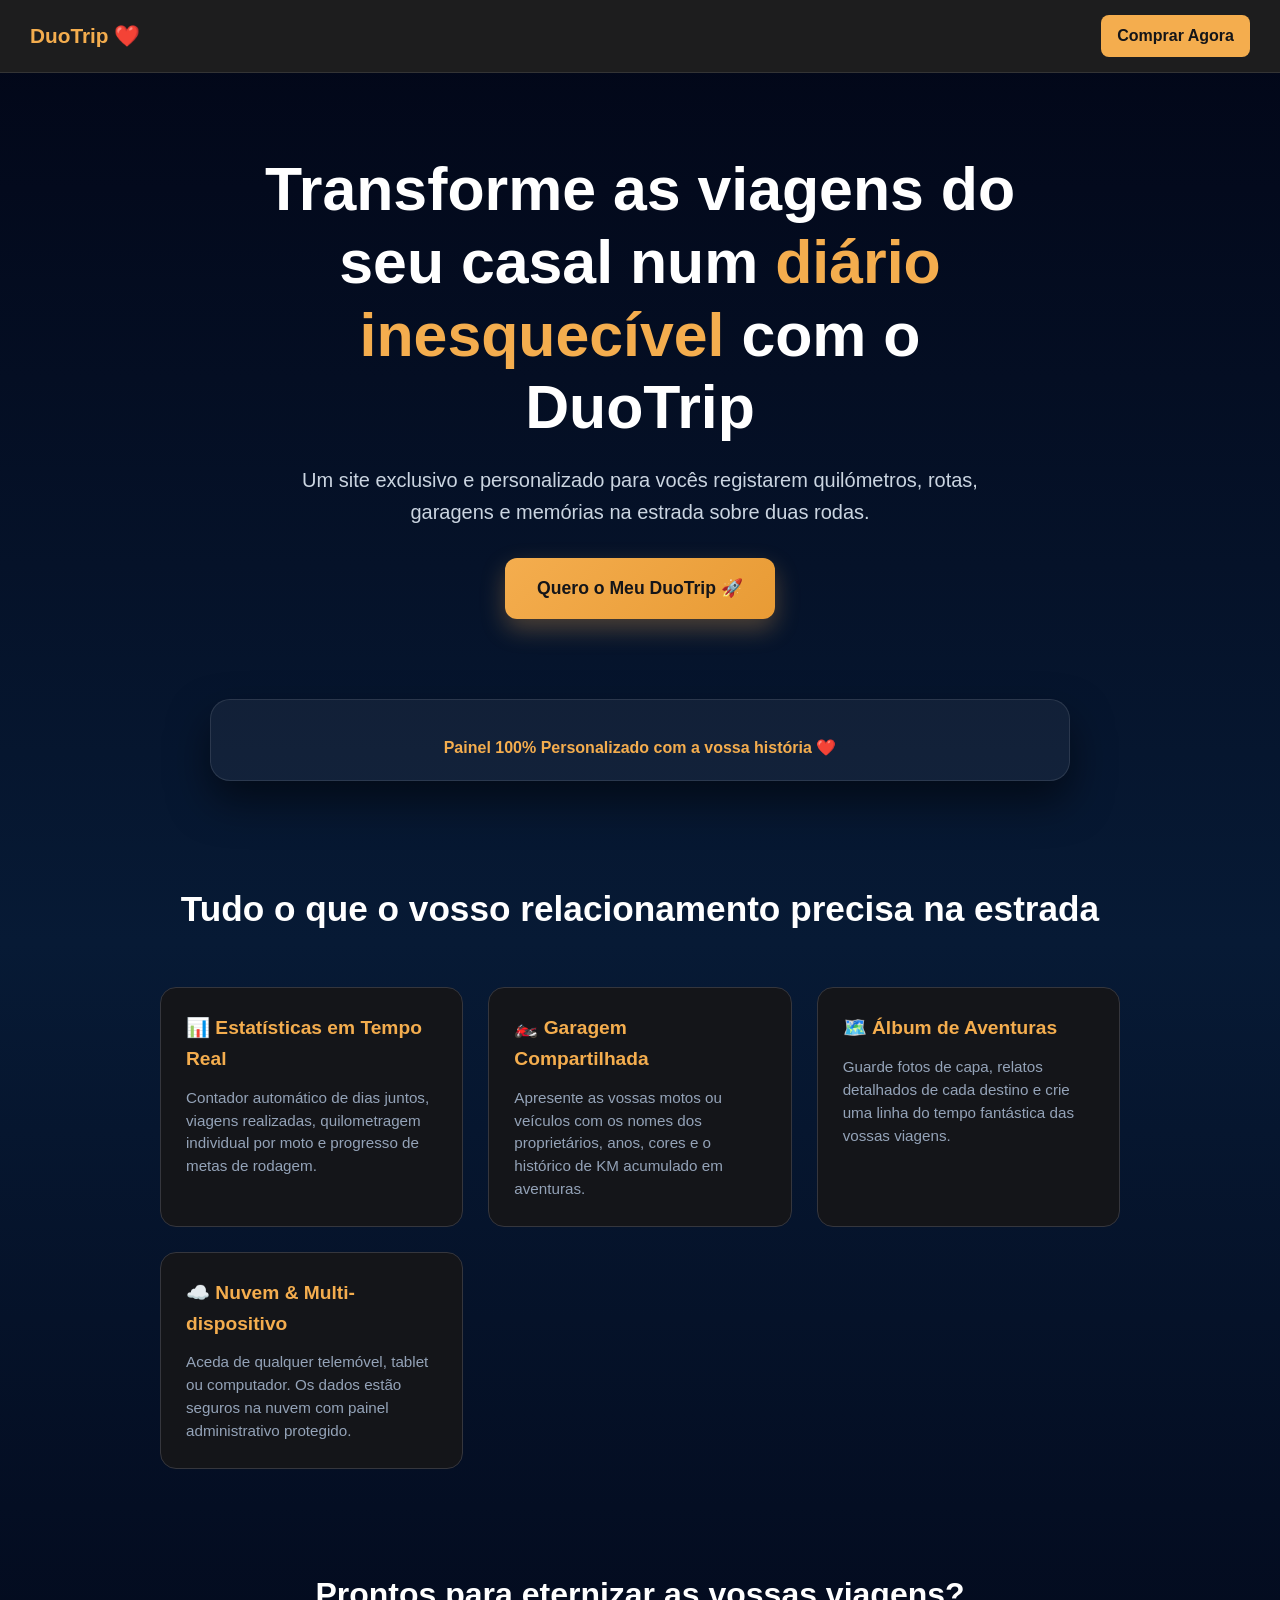
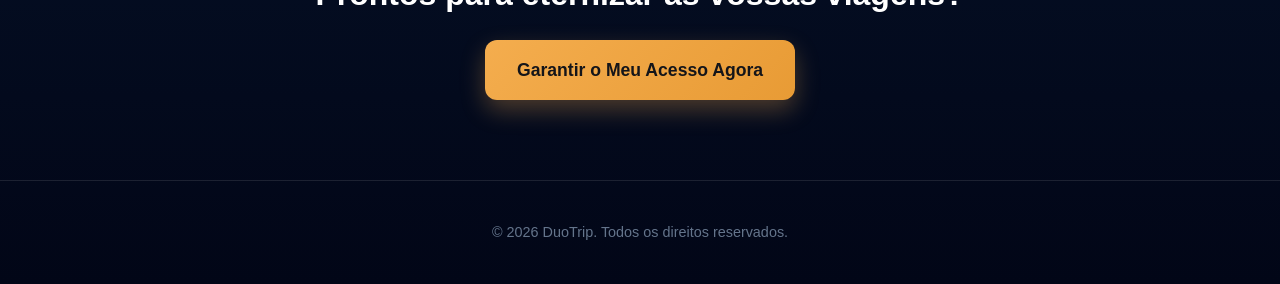
==== Index.html @ a637605c "update Index.html" ====
<!DOCTYPE html>
<html lang="pt-BR">

<head>
    <meta charset="UTF-8">
    <meta name="viewport" content="width=device-width, initial-scale=1.0">
    <title>DuoTrip - O Diário de Viagens do Seu Casal ❤️</title>
    
    <style>
        * {
            margin: 0;
            padding: 0;
            box-sizing: border-box;
        }

        body {
            background: linear-gradient(180deg, #020617 0%, #071a35 50%, #020617 100%);
            color: white;
            font-family: Arial, sans-serif;
            min-height: 100vh;
            line-height: 1.6;
        }

        /* MENU DE NAVEGAÇÃO DA LANDING PAGE */
        .menu {
            background: rgba(31, 31, 31, 0.95);
            backdrop-filter: blur(10px);
            padding: 15px 30px;
            display: flex;
            justify-content: space-between;
            align-items: center;
            position: sticky;
            top: 0;
            z-index: 1000;
            border-bottom: 1px solid rgba(255, 255, 255, 0.1);
        }

        .menu-logo {
            font-weight: bold;
            color: #f4ad4e;
            font-size: 1.3rem;
        }

        .btn-cta-menu {
            background: #f4ad4e;
            color: #141519;
            padding: 8px 16px;
            border-radius: 8px;
            font-weight: bold;
            text-decoration: none;
            transition: background 0.2s;
        }

        .btn-cta-menu:hover {
            background: #e89b35;
        }

        /* HERO / APRESENTAÇÃO PRINCIPAL */
        .hero {
            padding: 80px 20px;
            text-align: center;
            max-width: 800px;
            margin: 0 auto;
        }

        .hero h1 {
            font-size: clamp(2.2rem, 5vw, 3.8rem);
            color: #fff;
            margin-bottom: 20px;
            line-height: 1.2;
        }

        .hero h1 span {
            color: #f4ad4e;
        }

        .hero p {
            font-size: clamp(1rem, 2.5vw, 1.25rem);
            color: #cbd5e1;
            margin-bottom: 30px;
        }

        .btn-principal {
            display: inline-block;
            background: linear-gradient(135deg, #f4ad4e, #e89b35);
            color: #141519;
            font-weight: bold;
            padding: 16px 32px;
            border-radius: 12px;
            font-size: 1.1rem;
            text-decoration: none;
            box-shadow: 0 10px 25px rgba(244, 173, 78, 0.3);
            transition: transform 0.2s, box-shadow 0.2s;
        }

        .btn-principal:hover {
            transform: translateY(-2px);
            box-shadow: 0 15px 30px rgba(244, 173, 78, 0.4);
        }

        /* MOCKUP / PREVIEW DO APP */
        .preview-container {
            max-width: 900px;
            margin: 0 auto 60px;
            padding: 0 20px;
            text-align: center;
        }

        .preview-box {
            background: rgba(255, 255, 255, 0.05);
            border: 1px solid rgba(255, 255, 255, 0.1);
            border-radius: 20px;
            padding: 20px;
            box-shadow: 0 20px 40px rgba(0,0,0,0.5);
        }

        .preview-box img {
            width: 100%;
            border-radius: 12px;
            display: block;
        }

        /* SEÇÃO DE BENEFÍCIOS / RECURSOS */
        .recursos {
            max-width: 1000px;
            margin: 0 auto;
            padding: 40px 20px 80px;
        }

        .recursos h2 {
            text-align: center;
            font-size: 2.2rem;
            margin-bottom: 50px;
            color: #fff;
        }

        .grid-recursos {
            display: grid;
            grid-template-columns: repeat(auto-fit, minmax(280px, 1fr));
            gap: 25px;
        }

        .card-recurso {
            background: #141519;
            border: 1px solid #35363d;
            border-radius: 16px;
            padding: 25px;
            text-align: left;
        }

        .card-recurso h3 {
            color: #f4ad4e;
            font-size: 1.2rem;
            margin-bottom: 12px;
        }

        .card-recurso p {
            color: #94a3b8;
            font-size: 0.95rem;
            line-height: 1.5;
        }

        /* RODAPÉ */
        footer {
            text-align: center;
            padding: 40px 20px;
            border-top: 1px solid rgba(255, 255, 255, 0.1);
            color: #64748b;
            font-size: 0.9rem;
        }
    </style>
</head>

<body>

    <!-- MENU DA LANDING PAGE -->
    <nav class="menu">
        <div class="menu-logo">DuoTrip ❤️</div>
        <!-- Altera o link abaixo para o teu link de checkout da Kiwify/Hotmart -->
        <a href="https://pay.kiwify.com.br/SEU-LINK-DE-PAGAMENTO" class="btn-cta-menu">Comprar Agora</a>
    </nav>

    <!-- HERO SECTION -->
    <header class="hero">
        <h1>Transforme as viagens do seu casal num <span>diário inesquecível</span> com o DuoTrip</h1>
        <p>Um site exclusivo e personalizado para vocês registarem quilómetros, rotas, garagens e memórias na estrada sobre duas rodas.</p>
        <a href="https://pay.kiwify.com.br/SEU-LINK-DE-PAGAMENTO" class="btn-principal">Quero o Meu DuoTrip 🚀</a>
    </header>

    <!-- PREVIEW / IMAGEM ILUSTRATIVA -->
    <div class="preview-container">
        <div class="preview-box">
            <img src="Capacete.jpg" alt="Pré-visualização do DuoTrip" onerror="this.style.display='none'">
            <p style="margin-top: 15px; color: #f4ad4e; font-weight: bold;">Painel 100% Personalizado com a vossa história ❤️</p>
        </div>
    </div>

    <!-- RECURSOS DO PRODUTO -->
    <section class="recursos">
        <h2>Tudo o que o vosso relacionamento precisa na estrada</h2>
        <div class="grid-recursos">
            <div class="card-recurso">
                <h3>📊 Estatísticas em Tempo Real</h3>
                <p>Contador automático de dias juntos, viagens realizadas, quilometragem individual por moto e progresso de metas de rodagem.</p>
            </div>
            <div class="card-recurso">
                <h3>🏍️ Garagem Compartilhada</h3>
                <p>Apresente as vossas motos ou veículos com os nomes dos proprietários, anos, cores e o histórico de KM acumulado em aventuras.</p>
            </div>
            <div class="card-recurso">
                <h3>🗺️ Álbum de Aventuras</h3>
                <p>Guarde fotos de capa, relatos detalhados de cada destino e crie uma linha do tempo fantástica das vossas viagens.</p>
            </div>
            <div class="card-recurso">
                <h3>☁️ Nuvem & Multi-dispositivo</h3>
                <p>Aceda de qualquer telemóvel, tablet ou computador. Os dados estão seguros na nuvem com painel administrativo protegido.</p>
            </div>
        </div>
    </section>

    <!-- CHAMADA FINAL -->
    <div style="text-align: center; padding: 20px 20px 80px;">
        <h2 style="font-size: 2rem; margin-bottom: 20px;">Prontos para eternizar as vossas viagens?</h2>
        <a href="https://pay.kiwify.com.br/SEU-LINK-DE-PAGAMENTO" class="btn-principal">Garantir o Meu Acesso Agora</a>
    </div>

    <!-- RODAPÉ -->
    <footer>
        <p>&copy; 2026 DuoTrip. Todos os direitos reservados.</p>
    </footer>

</body>

</html>
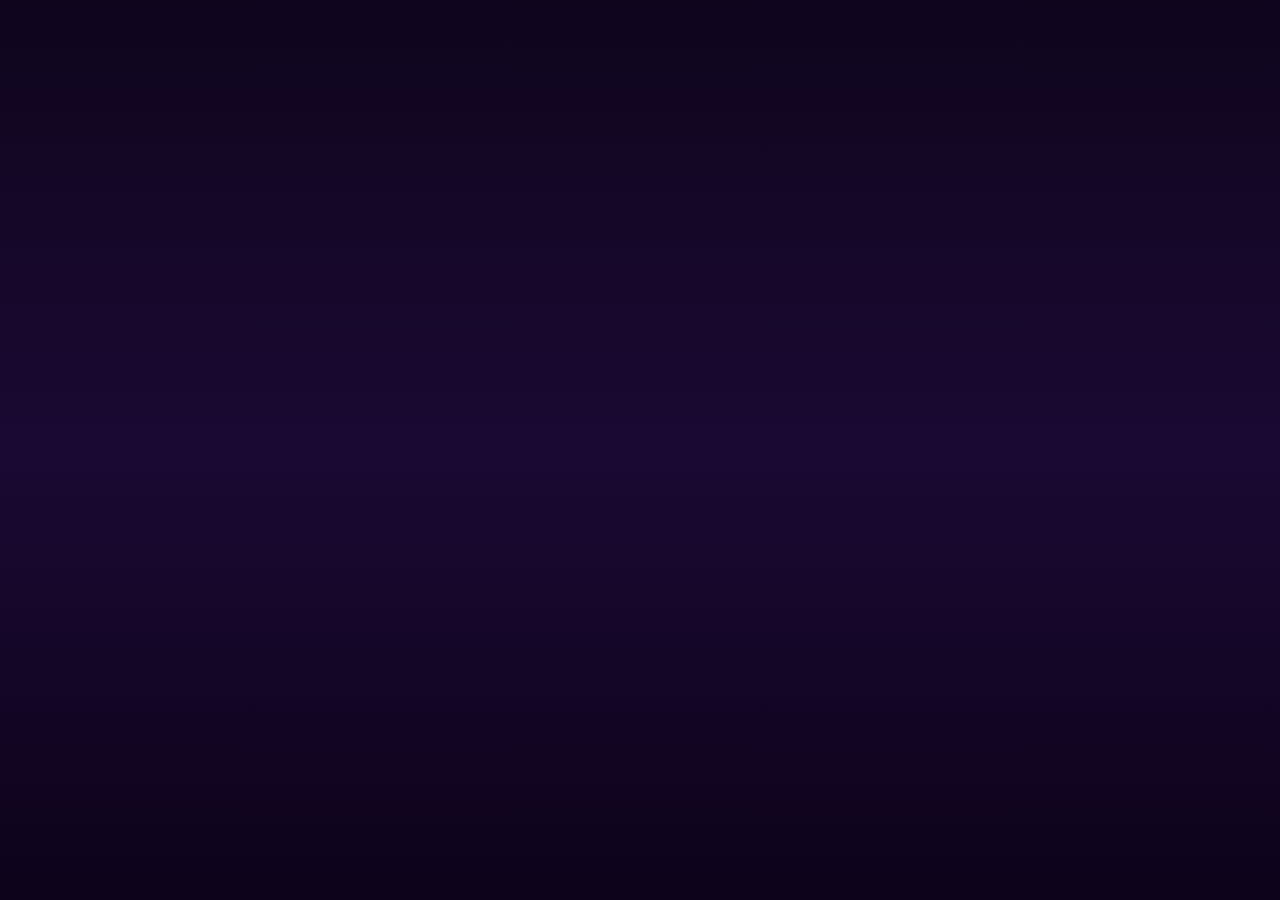
==== commit 0fa1c337: "update Index.html" ====
--- a/Index.html
+++ b/Index.html
@@ -4,7 +4,7 @@
 <head>
     <meta charset="UTF-8">
     <meta name="viewport" content="width=device-width, initial-scale=1.0">
-    <title>DuoTrip - O Diário de Viagens do Seu Casal ❤️</title>
+    <title>DuoTrip - O Diário de Viagens do Seu Amor ❤️</title>
     
     <style>
         * {
@@ -14,8 +14,8 @@
         }
 
         body {
-            background: linear-gradient(180deg, #020617 0%, #071a35 50%, #020617 100%);
-            color: white;
+            background: linear-gradient(180deg, #0f051d 0%, #1a0933 50%, #0d031a 100%);
+            color: #f8fafc;
             font-family: Arial, sans-serif;
             min-height: 100vh;
             line-height: 1.6;
@@ -23,212 +23,98 @@
 
         /* MENU DE NAVEGAÇÃO DA LANDING PAGE */
         .menu {
-            background: rgba(31, 31, 31, 0.95);
-            backdrop-filter: blur(10px);
-            padding: 15px 30px;
+            background: rgba(20, 10, 35, 0.85);
+            backdrop-filter: blur(12px);
+            padding: 16px 30px;
             display: flex;
             justify-content: space-between;
             align-items: center;
             position: sticky;
             top: 0;
             z-index: 1000;
-            border-bottom: 1px solid rgba(255, 255, 255, 0.1);
+            border-bottom: 1px solid rgba(244, 114, 182, 0.15);
         }
 
         .menu-logo {
             font-weight: bold;
-            color: #f4ad4e;
-            font-size: 1.3rem;
+            color: #ff4d8d;
+            font-size: 1.35rem;
+            letter-spacing: 0.5px;
+            display: flex;
+            align-items: center;
+            gap: 6px;
         }
 
         .btn-cta-menu {
-            background: #f4ad4e;
-            color: #141519;
-            padding: 8px 16px;
-            border-radius: 8px;
+            background: linear-gradient(135deg, #ff4d8d, #e11d48);
+            color: white;
+            padding: 9px 20px;
+            border-radius: 20px;
             font-weight: bold;
             text-decoration: none;
-            transition: background 0.2s;
+            box-shadow: 0 4px 15px rgba(255, 77, 141, 0.3);
+            transition: all 0.2s;
         }
 
         .btn-cta-menu:hover {
-            background: #e89b35;
+            transform: scale(1.03);
+            box-shadow: 0 6px 20px rgba(255, 77, 141, 0.45);
         }
 
         /* HERO / APRESENTAÇÃO PRINCIPAL */
         .hero {
-            padding: 80px 20px;
+            padding: 90px 20px 60px;
             text-align: center;
-            max-width: 800px;
+            max-width: 850px;
             margin: 0 auto;
         }
 
+        .tag-romantica {
+            display: inline-block;
+            background: rgba(255, 77, 141, 0.12);
+            border: 1px solid rgba(255, 77, 141, 0.3);
+            color: #ff75a0;
+            padding: 6px 18px;
+            border-radius: 30px;
+            font-size: 0.88rem;
+            font-weight: bold;
+            margin-bottom: 20px;
+        }
+
         .hero h1 {
-            font-size: clamp(2.2rem, 5vw, 3.8rem);
-            color: #fff;
-            margin-bottom: 20px;
+            font-size: clamp(2.3rem, 5vw, 4rem);
+            color: #ffffff;
+            margin-bottom: 22px;
             line-height: 1.2;
+            font-weight: 800;
         }
 
         .hero h1 span {
-            color: #f4ad4e;
+            background: linear-gradient(135deg, #ff75a0, #ff2e63);
+            -webkit-background-clip: text;
+            -webkit-text-fill-color: transparent;
         }
 
         .hero p {
-            font-size: clamp(1rem, 2.5vw, 1.25rem);
+            font-size: clamp(1.05rem, 2.5vw, 1.3rem);
             color: #cbd5e1;
-            margin-bottom: 30px;
+            margin-bottom: 35px;
+            font-weight: 300;
         }
 
         .btn-principal {
             display: inline-block;
-            background: linear-gradient(135deg, #f4ad4e, #e89b35);
-            color: #141519;
+            background: linear-gradient(135deg, #ff4d8d 0%, #ff2e63 100%);
+            color: #ffffff;
             font-weight: bold;
-            padding: 16px 32px;
-            border-radius: 12px;
-            font-size: 1.1rem;
+            padding: 18px 38px;
+            border-radius: 30px;
+            font-size: 1.15rem;
             text-decoration: none;
-            box-shadow: 0 10px 25px rgba(244, 173, 78, 0.3);
+            box-shadow: 0 12px 30px rgba(255, 46, 99, 0.35);
             transition: transform 0.2s, box-shadow 0.2s;
         }
 
         .btn-principal:hover {
-            transform: translateY(-2px);
-            box-shadow: 0 15px 30px rgba(244, 173, 78, 0.4);
-        }
-
-        /* MOCKUP / PREVIEW DO APP */
-        .preview-container {
-            max-width: 900px;
-            margin: 0 auto 60px;
-            padding: 0 20px;
-            text-align: center;
-        }
-
-        .preview-box {
-            background: rgba(255, 255, 255, 0.05);
-            border: 1px solid rgba(255, 255, 255, 0.1);
-            border-radius: 20px;
-            padding: 20px;
-            box-shadow: 0 20px 40px rgba(0,0,0,0.5);
-        }
-
-        .preview-box img {
-            width: 100%;
-            border-radius: 12px;
-            display: block;
-        }
-
-        /* SEÇÃO DE BENEFÍCIOS / RECURSOS */
-        .recursos {
-            max-width: 1000px;
-            margin: 0 auto;
-            padding: 40px 20px 80px;
-        }
-
-        .recursos h2 {
-            text-align: center;
-            font-size: 2.2rem;
-            margin-bottom: 50px;
-            color: #fff;
-        }
-
-        .grid-recursos {
-            display: grid;
-            grid-template-columns: repeat(auto-fit, minmax(280px, 1fr));
-            gap: 25px;
-        }
-
-        .card-recurso {
-            background: #141519;
-            border: 1px solid #35363d;
-            border-radius: 16px;
-            padding: 25px;
-            text-align: left;
-        }
-
-        .card-recurso h3 {
-            color: #f4ad4e;
-            font-size: 1.2rem;
-            margin-bottom: 12px;
-        }
-
-        .card-recurso p {
-            color: #94a3b8;
-            font-size: 0.95rem;
-            line-height: 1.5;
-        }
-
-        /* RODAPÉ */
-        footer {
-            text-align: center;
-            padding: 40px 20px;
-            border-top: 1px solid rgba(255, 255, 255, 0.1);
-            color: #64748b;
-            font-size: 0.9rem;
-        }
-    </style>
-</head>
-
-<body>
-
-    <!-- MENU DA LANDING PAGE -->
-    <nav class="menu">
-        <div class="menu-logo">DuoTrip ❤️</div>
-        <!-- Altera o link abaixo para o teu link de checkout da Kiwify/Hotmart -->
-        <a href="https://pay.kiwify.com.br/SEU-LINK-DE-PAGAMENTO" class="btn-cta-menu">Comprar Agora</a>
-    </nav>
-
-    <!-- HERO SECTION -->
-    <header class="hero">
-        <h1>Transforme as viagens do seu casal num <span>diário inesquecível</span> com o DuoTrip</h1>
-        <p>Um site exclusivo e personalizado para vocês registarem quilómetros, rotas, garagens e memórias na estrada sobre duas rodas.</p>
-        <a href="https://pay.kiwify.com.br/SEU-LINK-DE-PAGAMENTO" class="btn-principal">Quero o Meu DuoTrip 🚀</a>
-    </header>
-
-    <!-- PREVIEW / IMAGEM ILUSTRATIVA -->
-    <div class="preview-container">
-        <div class="preview-box">
-            <img src="Capacete.jpg" alt="Pré-visualização do DuoTrip" onerror="this.style.display='none'">
-            <p style="margin-top: 15px; color: #f4ad4e; font-weight: bold;">Painel 100% Personalizado com a vossa história ❤️</p>
-        </div>
-    </div>
-
-    <!-- RECURSOS DO PRODUTO -->
-    <section class="recursos">
-        <h2>Tudo o que o vosso relacionamento precisa na estrada</h2>
-        <div class="grid-recursos">
-            <div class="card-recurso">
-                <h3>📊 Estatísticas em Tempo Real</h3>
-                <p>Contador automático de dias juntos, viagens realizadas, quilometragem individual por moto e progresso de metas de rodagem.</p>
-            </div>
-            <div class="card-recurso">
-                <h3>🏍️ Garagem Compartilhada</h3>
-                <p>Apresente as vossas motos ou veículos com os nomes dos proprietários, anos, cores e o histórico de KM acumulado em aventuras.</p>
-            </div>
-            <div class="card-recurso">
-                <h3>🗺️ Álbum de Aventuras</h3>
-                <p>Guarde fotos de capa, relatos detalhados de cada destino e crie uma linha do tempo fantástica das vossas viagens.</p>
-            </div>
-            <div class="card-recurso">
-                <h3>☁️ Nuvem & Multi-dispositivo</h3>
-                <p>Aceda de qualquer telemóvel, tablet ou computador. Os dados estão seguros na nuvem com painel administrativo protegido.</p>
-            </div>
-        </div>
-    </section>
-
-    <!-- CHAMADA FINAL -->
-    <div style="text-align: center; padding: 20px 20px 80px;">
-        <h2 style="font-size: 2rem; margin-bottom: 20px;">Prontos para eternizar as vossas viagens?</h2>
-        <a href="https://pay.kiwify.com.br/SEU-LINK-DE-PAGAMENTO" class="btn-principal">Garantir o Meu Acesso Agora</a>
-    </div>
-
-    <!-- RODAPÉ -->
-    <footer>
-        <p>&copy; 2026 DuoTrip. Todos os direitos reservados.</p>
-    </footer>
-
-</body>
-
-</html>+            transform: translateY(-3px);
+            box-shadow:
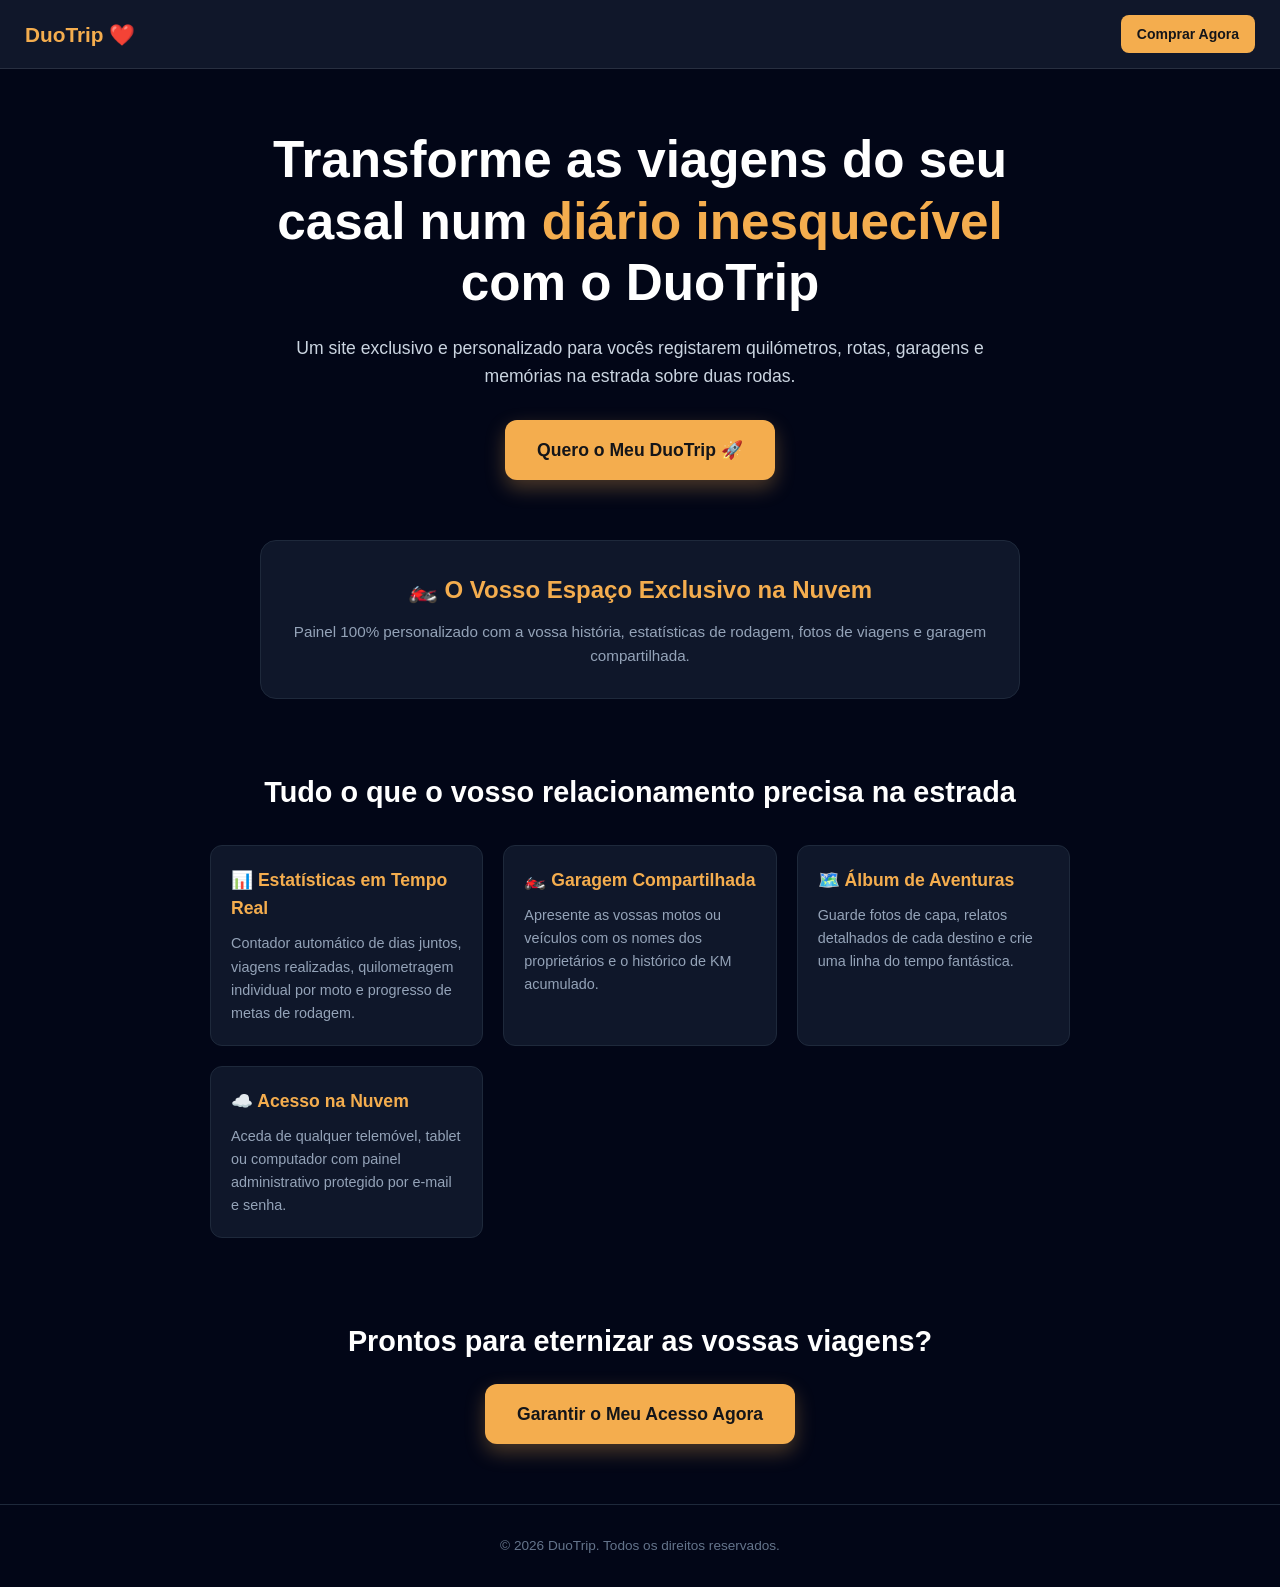
==== commit 7bdf72c1: "update Index.html" ====
--- a/Index.html
+++ b/Index.html
@@ -4,7 +4,7 @@
 <head>
     <meta charset="UTF-8">
     <meta name="viewport" content="width=device-width, initial-scale=1.0">
-    <title>DuoTrip - O Diário de Viagens do Seu Amor ❤️</title>
+    <title>DuoTrip - O Diário de Viagens do Seu Casal ❤️</title>
     
     <style>
         * {
@@ -14,107 +14,210 @@
         }
 
         body {
-            background: linear-gradient(180deg, #0f051d 0%, #1a0933 50%, #0d031a 100%);
-            color: #f8fafc;
+            background: #020617;
+            color: #ffffff;
             font-family: Arial, sans-serif;
             min-height: 100vh;
             line-height: 1.6;
         }
 
-        /* MENU DE NAVEGAÇÃO DA LANDING PAGE */
+        /* MENU DE NAVEGAÇÃO */
         .menu {
-            background: rgba(20, 10, 35, 0.85);
-            backdrop-filter: blur(12px);
-            padding: 16px 30px;
+            background: #10172a;
+            padding: 15px 25px;
             display: flex;
             justify-content: space-between;
             align-items: center;
             position: sticky;
             top: 0;
             z-index: 1000;
-            border-bottom: 1px solid rgba(244, 114, 182, 0.15);
+            border-bottom: 1px solid rgba(255, 255, 255, 0.1);
         }
 
         .menu-logo {
             font-weight: bold;
-            color: #ff4d8d;
-            font-size: 1.35rem;
-            letter-spacing: 0.5px;
-            display: flex;
-            align-items: center;
-            gap: 6px;
+            color: #f4ad4e;
+            font-size: 1.3rem;
         }
 
         .btn-cta-menu {
-            background: linear-gradient(135deg, #ff4d8d, #e11d48);
-            color: white;
-            padding: 9px 20px;
-            border-radius: 20px;
+            background: #f4ad4e;
+            color: #141519;
+            padding: 8px 16px;
+            border-radius: 8px;
             font-weight: bold;
             text-decoration: none;
-            box-shadow: 0 4px 15px rgba(255, 77, 141, 0.3);
-            transition: all 0.2s;
-        }
-
-        .btn-cta-menu:hover {
-            transform: scale(1.03);
-            box-shadow: 0 6px 20px rgba(255, 77, 141, 0.45);
-        }
-
-        /* HERO / APRESENTAÇÃO PRINCIPAL */
+            font-size: 14px;
+        }
+
+        /* HERO / APRESENTAÇÃO */
         .hero {
-            padding: 90px 20px 60px;
-            text-align: center;
-            max-width: 850px;
+            padding: 60px 20px;
+            text-align: center;
+            max-width: 800px;
             margin: 0 auto;
         }
 
-        .tag-romantica {
-            display: inline-block;
-            background: rgba(255, 77, 141, 0.12);
-            border: 1px solid rgba(255, 77, 141, 0.3);
-            color: #ff75a0;
-            padding: 6px 18px;
-            border-radius: 30px;
-            font-size: 0.88rem;
-            font-weight: bold;
+        .hero h1 {
+            font-size: clamp(2rem, 5vw, 3.2rem);
+            color: #ffffff;
             margin-bottom: 20px;
-        }
-
-        .hero h1 {
-            font-size: clamp(2.3rem, 5vw, 4rem);
-            color: #ffffff;
-            margin-bottom: 22px;
             line-height: 1.2;
-            font-weight: 800;
         }
 
         .hero h1 span {
-            background: linear-gradient(135deg, #ff75a0, #ff2e63);
-            -webkit-background-clip: text;
-            -webkit-text-fill-color: transparent;
+            color: #f4ad4e;
         }
 
         .hero p {
-            font-size: clamp(1.05rem, 2.5vw, 1.3rem);
+            font-size: 1.1rem;
             color: #cbd5e1;
-            margin-bottom: 35px;
-            font-weight: 300;
+            margin-bottom: 30px;
         }
 
         .btn-principal {
             display: inline-block;
-            background: linear-gradient(135deg, #ff4d8d 0%, #ff2e63 100%);
+            background: #f4ad4e;
+            color: #141519;
+            font-weight: bold;
+            padding: 16px 32px;
+            border-radius: 12px;
+            font-size: 1.1rem;
+            text-decoration: none;
+            box-shadow: 0 8px 20px rgba(244, 173, 78, 0.3);
+        }
+
+        /* CARD DE DEMONSTRAÇÃO DO PAINEL */
+        .preview-container {
+            max-width: 800px;
+            margin: 0 auto 50px;
+            padding: 0 20px;
+        }
+
+        .preview-box {
+            background: #0f172a;
+            border: 1px solid #1e293b;
+            border-radius: 16px;
+            padding: 30px 20px;
+            text-align: center;
+        }
+
+        .preview-box h2 {
+            color: #f4ad4e;
+            margin-bottom: 10px;
+            font-size: 1.5rem;
+        }
+
+        .preview-box p {
+            color: #94a3b8;
+            font-size: 0.95rem;
+        }
+
+        /* RECURSOS */
+        .recursos {
+            max-width: 900px;
+            margin: 0 auto;
+            padding: 20px 20px 60px;
+        }
+
+        .recursos h2 {
+            text-align: center;
+            font-size: 1.8rem;
+            margin-bottom: 30px;
             color: #ffffff;
-            font-weight: bold;
-            padding: 18px 38px;
-            border-radius: 30px;
-            font-size: 1.15rem;
-            text-decoration: none;
-            box-shadow: 0 12px 30px rgba(255, 46, 99, 0.35);
-            transition: transform 0.2s, box-shadow 0.2s;
-        }
-
-        .btn-principal:hover {
-            transform: translateY(-3px);
-            box-shadow:+        }
+
+        .grid-recursos {
+            display: grid;
+            grid-template-columns: repeat(auto-fit, minmax(250px, 1fr));
+            gap: 20px;
+        }
+
+        .card-recurso {
+            background: #0f172a;
+            border: 1px solid #1e293b;
+            border-radius: 12px;
+            padding: 20px;
+        }
+
+        .card-recurso h3 {
+            color: #f4ad4e;
+            font-size: 1.1rem;
+            margin-bottom: 10px;
+        }
+
+        .card-recurso p {
+            color: #94a3b8;
+            font-size: 0.9rem;
+        }
+
+        footer {
+            text-align: center;
+            padding: 30px 20px;
+            border-top: 1px solid #1e293b;
+            color: #64748b;
+            font-size: 0.85rem;
+        }
+    </style>
+</head>
+
+<body>
+
+    <!-- MENU -->
+    <nav class="menu">
+        <div class="menu-logo">DuoTrip ❤️</div>
+        <a href="https://pay.kiwify.com.br/SEU-LINK" class="btn-cta-menu">Comprar Agora</a>
+    </nav>
+
+    <!-- HERO -->
+    <header class="hero">
+        <h1>Transforme as viagens do seu casal num <span>diário inesquecível</span> com o DuoTrip</h1>
+        <p>Um site exclusivo e personalizado para vocês registarem quilómetros, rotas, garagens e memórias na estrada sobre duas rodas.</p>
+        <a href="https://pay.kiwify.com.br/SEU-LINK" class="btn-principal">Quero o Meu DuoTrip 🚀</a>
+    </header>
+
+    <!-- DEMONSTRAÇÃO -->
+    <div class="preview-container">
+        <div class="preview-box">
+            <h2>🏍️ O Vosso Espaço Exclusivo na Nuvem</h2>
+            <p>Painel 100% personalizado com a vossa história, estatísticas de rodagem, fotos de viagens e garagem compartilhada.</p>
+        </div>
+    </div>
+
+    <!-- RECURSOS -->
+    <section class="recursos">
+        <h2>Tudo o que o vosso relacionamento precisa na estrada</h2>
+        <div class="grid-recursos">
+            <div class="card-recurso">
+                <h3>📊 Estatísticas em Tempo Real</h3>
+                <p>Contador automático de dias juntos, viagens realizadas, quilometragem individual por moto e progresso de metas de rodagem.</p>
+            </div>
+            <div class="card-recurso">
+                <h3>🏍️ Garagem Compartilhada</h3>
+                <p>Apresente as vossas motos ou veículos com os nomes dos proprietários e o histórico de KM acumulado.</p>
+            </div>
+            <div class="card-recurso">
+                <h3>🗺️ Álbum de Aventuras</h3>
+                <p>Guarde fotos de capa, relatos detalhados de cada destino e crie uma linha do tempo fantástica.</p>
+            </div>
+            <div class="card-recurso">
+                <h3>☁️ Acesso na Nuvem</h3>
+                <p>Aceda de qualquer telemóvel, tablet ou computador com painel administrativo protegido por e-mail e senha.</p>
+            </div>
+        </div>
+    </section>
+
+    <!-- CHAMADA FINAL -->
+    <div style="text-align: center; padding: 20px 20px 60px;">
+        <h2 style="font-size: 1.8rem; margin-bottom: 20px;">Prontos para eternizar as vossas viagens?</h2>
+        <a href="https://pay.kiwify.com.br/SEU-LINK" class="btn-principal">Garantir o Meu Acesso Agora</a>
+    </div>
+
+    <!-- RODAPÉ -->
+    <footer>
+        <p>&copy; 2026 DuoTrip. Todos os direitos reservados.</p>
+    </footer>
+
+</body>
+
+</html>
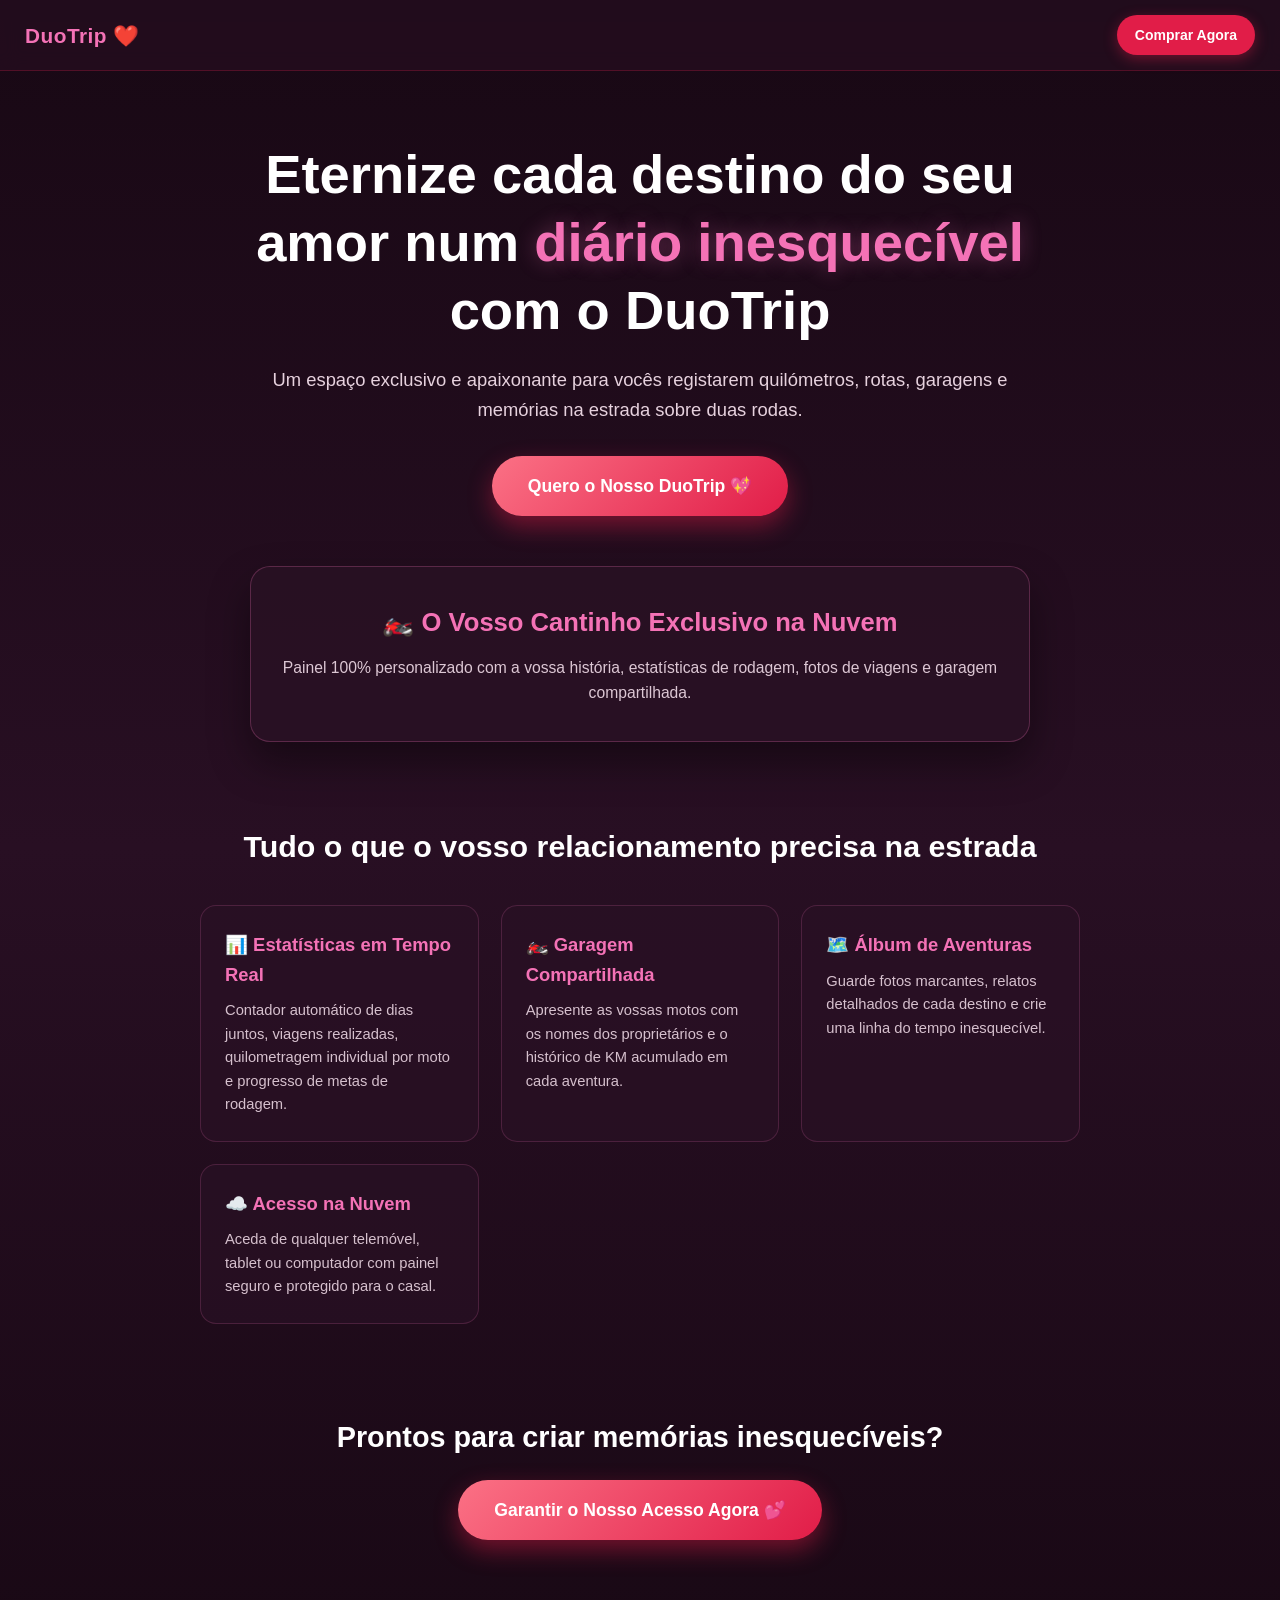
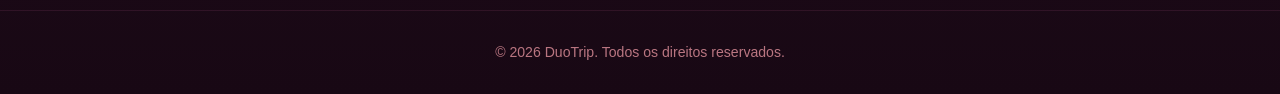
==== commit 5df1be5e: "update Index.html" ====
--- a/Index.html
+++ b/Index.html
@@ -14,7 +14,7 @@
         }
 
         body {
-            background: #020617;
+            background: linear-gradient(180deg, #180814 0%, #280f23 50%, #180814 100%);
             color: #ffffff;
             font-family: Arial, sans-serif;
             min-height: 100vh;
@@ -23,7 +23,8 @@
 
         /* MENU DE NAVEGAÇÃO */
         .menu {
-            background: #10172a;
+            background: rgba(35, 14, 30, 0.92);
+            backdrop-filter: blur(10px);
             padding: 15px 25px;
             display: flex;
             justify-content: space-between;
@@ -31,132 +32,157 @@
             position: sticky;
             top: 0;
             z-index: 1000;
-            border-bottom: 1px solid rgba(255, 255, 255, 0.1);
+            border-bottom: 1px solid rgba(225, 29, 72, 0.25);
         }
 
         .menu-logo {
             font-weight: bold;
-            color: #f4ad4e;
+            color: #f472b6;
             font-size: 1.3rem;
+            letter-spacing: 0.5px;
         }
 
         .btn-cta-menu {
-            background: #f4ad4e;
-            color: #141519;
-            padding: 8px 16px;
-            border-radius: 8px;
+            background: #e11d48;
+            color: #ffffff;
+            padding: 9px 18px;
+            border-radius: 20px;
             font-weight: bold;
             text-decoration: none;
             font-size: 14px;
+            transition: background 0.3s ease, transform 0.2s ease;
+            box-shadow: 0 4px 14px rgba(225, 29, 72, 0.4);
+        }
+
+        .btn-cta-menu:hover {
+            background: #be123c;
+            transform: translateY(-1px);
         }
 
         /* HERO / APRESENTAÇÃO */
         .hero {
-            padding: 60px 20px;
-            text-align: center;
-            max-width: 800px;
+            padding: 70px 20px 50px;
+            text-align: center;
+            max-width: 820px;
             margin: 0 auto;
         }
 
         .hero h1 {
-            font-size: clamp(2rem, 5vw, 3.2rem);
+            font-size: clamp(2rem, 5vw, 3.4rem);
             color: #ffffff;
             margin-bottom: 20px;
-            line-height: 1.2;
+            line-height: 1.25;
         }
 
         .hero h1 span {
-            color: #f4ad4e;
+            color: #f472b6;
+            text-shadow: 0 0 20px rgba(244, 114, 182, 0.35);
         }
 
         .hero p {
-            font-size: 1.1rem;
-            color: #cbd5e1;
-            margin-bottom: 30px;
+            font-size: 1.15rem;
+            color: #fce7f3;
+            margin-bottom: 32px;
+            opacity: 0.9;
         }
 
         .btn-principal {
             display: inline-block;
-            background: #f4ad4e;
-            color: #141519;
+            background: linear-gradient(135deg, #fb7185 0%, #e11d48 100%);
+            color: #ffffff;
             font-weight: bold;
-            padding: 16px 32px;
-            border-radius: 12px;
+            padding: 16px 36px;
+            border-radius: 30px;
             font-size: 1.1rem;
             text-decoration: none;
-            box-shadow: 0 8px 20px rgba(244, 173, 78, 0.3);
-        }
-
-        /* CARD DE DEMONSTRAÇÃO DO PAINEL */
+            box-shadow: 0 10px 25px rgba(225, 29, 72, 0.45);
+            transition: transform 0.25s ease, box-shadow 0.25s ease;
+        }
+
+        .btn-principal:hover {
+            transform: translateY(-2px);
+            box-shadow: 0 14px 30px rgba(225, 29, 72, 0.6);
+        }
+
+        /* DEMONSTRAÇÃO DO PAINEL */
         .preview-container {
-            max-width: 800px;
-            margin: 0 auto 50px;
+            max-width: 820px;
+            margin: 0 auto 60px;
             padding: 0 20px;
         }
 
         .preview-box {
-            background: #0f172a;
-            border: 1px solid #1e293b;
-            border-radius: 16px;
-            padding: 30px 20px;
-            text-align: center;
+            background: rgba(42, 18, 37, 0.75);
+            border: 1px solid rgba(244, 114, 182, 0.25);
+            border-radius: 20px;
+            padding: 35px 25px;
+            text-align: center;
+            box-shadow: 0 20px 40px rgba(0, 0, 0, 0.4);
         }
 
         .preview-box h2 {
-            color: #f4ad4e;
-            margin-bottom: 10px;
-            font-size: 1.5rem;
+            color: #f472b6;
+            margin-bottom: 12px;
+            font-size: 1.6rem;
         }
 
         .preview-box p {
-            color: #94a3b8;
-            font-size: 0.95rem;
+            color: #fce7f3;
+            font-size: 0.98rem;
+            opacity: 0.85;
         }
 
         /* RECURSOS */
         .recursos {
-            max-width: 900px;
+            max-width: 920px;
             margin: 0 auto;
-            padding: 20px 20px 60px;
+            padding: 20px 20px 70px;
         }
 
         .recursos h2 {
             text-align: center;
-            font-size: 1.8rem;
-            margin-bottom: 30px;
+            font-size: 1.9rem;
+            margin-bottom: 35px;
             color: #ffffff;
         }
 
         .grid-recursos {
             display: grid;
             grid-template-columns: repeat(auto-fit, minmax(250px, 1fr));
-            gap: 20px;
+            gap: 22px;
         }
 
         .card-recurso {
-            background: #0f172a;
-            border: 1px solid #1e293b;
-            border-radius: 12px;
-            padding: 20px;
+            background: rgba(42, 18, 37, 0.65);
+            border: 1px solid rgba(244, 114, 182, 0.18);
+            border-radius: 16px;
+            padding: 24px;
+            transition: border-color 0.3s ease;
+        }
+
+        .card-recurso:hover {
+            border-color: rgba(244, 114, 182, 0.45);
         }
 
         .card-recurso h3 {
-            color: #f4ad4e;
-            font-size: 1.1rem;
+            color: #f472b6;
+            font-size: 1.15rem;
             margin-bottom: 10px;
         }
 
         .card-recurso p {
-            color: #94a3b8;
-            font-size: 0.9rem;
+            color: #fce7f3;
+            font-size: 0.92rem;
+            opacity: 0.82;
         }
 
         footer {
             text-align: center;
             padding: 30px 20px;
-            border-top: 1px solid #1e293b;
-            color: #64748b;
-            font-size: 0.85rem;
+            border-top: 1px solid rgba(244, 114, 182, 0.15);
+            color: #fda4af;
+            font-size: 0.88rem;
+            opacity: 0.7;
         }
     </style>
 </head>
@@ -171,15 +197,15 @@
 
     <!-- HERO -->
     <header class="hero">
-        <h1>Transforme as viagens do seu casal num <span>diário inesquecível</span> com o DuoTrip</h1>
-        <p>Um site exclusivo e personalizado para vocês registarem quilómetros, rotas, garagens e memórias na estrada sobre duas rodas.</p>
-        <a href="https://pay.kiwify.com.br/SEU-LINK" class="btn-principal">Quero o Meu DuoTrip 🚀</a>
+        <h1>Eternize cada destino do seu amor num <span>diário inesquecível</span> com o DuoTrip</h1>
+        <p>Um espaço exclusivo e apaixonante para vocês registarem quilómetros, rotas, garagens e memórias na estrada sobre duas rodas.</p>
+        <a href="https://pay.kiwify.com.br/SEU-LINK" class="btn-principal">Quero o Nosso DuoTrip 💖</a>
     </header>
 
     <!-- DEMONSTRAÇÃO -->
     <div class="preview-container">
         <div class="preview-box">
-            <h2>🏍️ O Vosso Espaço Exclusivo na Nuvem</h2>
+            <h2>🏍️ O Vosso Cantinho Exclusivo na Nuvem</h2>
             <p>Painel 100% personalizado com a vossa história, estatísticas de rodagem, fotos de viagens e garagem compartilhada.</p>
         </div>
     </div>
@@ -194,23 +220,23 @@
             </div>
             <div class="card-recurso">
                 <h3>🏍️ Garagem Compartilhada</h3>
-                <p>Apresente as vossas motos ou veículos com os nomes dos proprietários e o histórico de KM acumulado.</p>
+                <p>Apresente as vossas motos com os nomes dos proprietários e o histórico de KM acumulado em cada aventura.</p>
             </div>
             <div class="card-recurso">
                 <h3>🗺️ Álbum de Aventuras</h3>
-                <p>Guarde fotos de capa, relatos detalhados de cada destino e crie uma linha do tempo fantástica.</p>
+                <p>Guarde fotos marcantes, relatos detalhados de cada destino e crie uma linha do tempo inesquecível.</p>
             </div>
             <div class="card-recurso">
                 <h3>☁️ Acesso na Nuvem</h3>
-                <p>Aceda de qualquer telemóvel, tablet ou computador com painel administrativo protegido por e-mail e senha.</p>
+                <p>Aceda de qualquer telemóvel, tablet ou computador com painel seguro e protegido para o casal.</p>
             </div>
         </div>
     </section>
 
     <!-- CHAMADA FINAL -->
-    <div style="text-align: center; padding: 20px 20px 60px;">
-        <h2 style="font-size: 1.8rem; margin-bottom: 20px;">Prontos para eternizar as vossas viagens?</h2>
-        <a href="https://pay.kiwify.com.br/SEU-LINK" class="btn-principal">Garantir o Meu Acesso Agora</a>
+    <div style="text-align: center; padding: 20px 20px 70px;">
+        <h2 style="font-size: 1.8rem; margin-bottom: 20px;">Prontos para criar memórias inesquecíveis?</h2>
+        <a href="https://pay.kiwify.com.br/SEU-LINK" class="btn-principal">Garantir o Nosso Acesso Agora 💕</a>
     </div>
 
     <!-- RODAPÉ -->
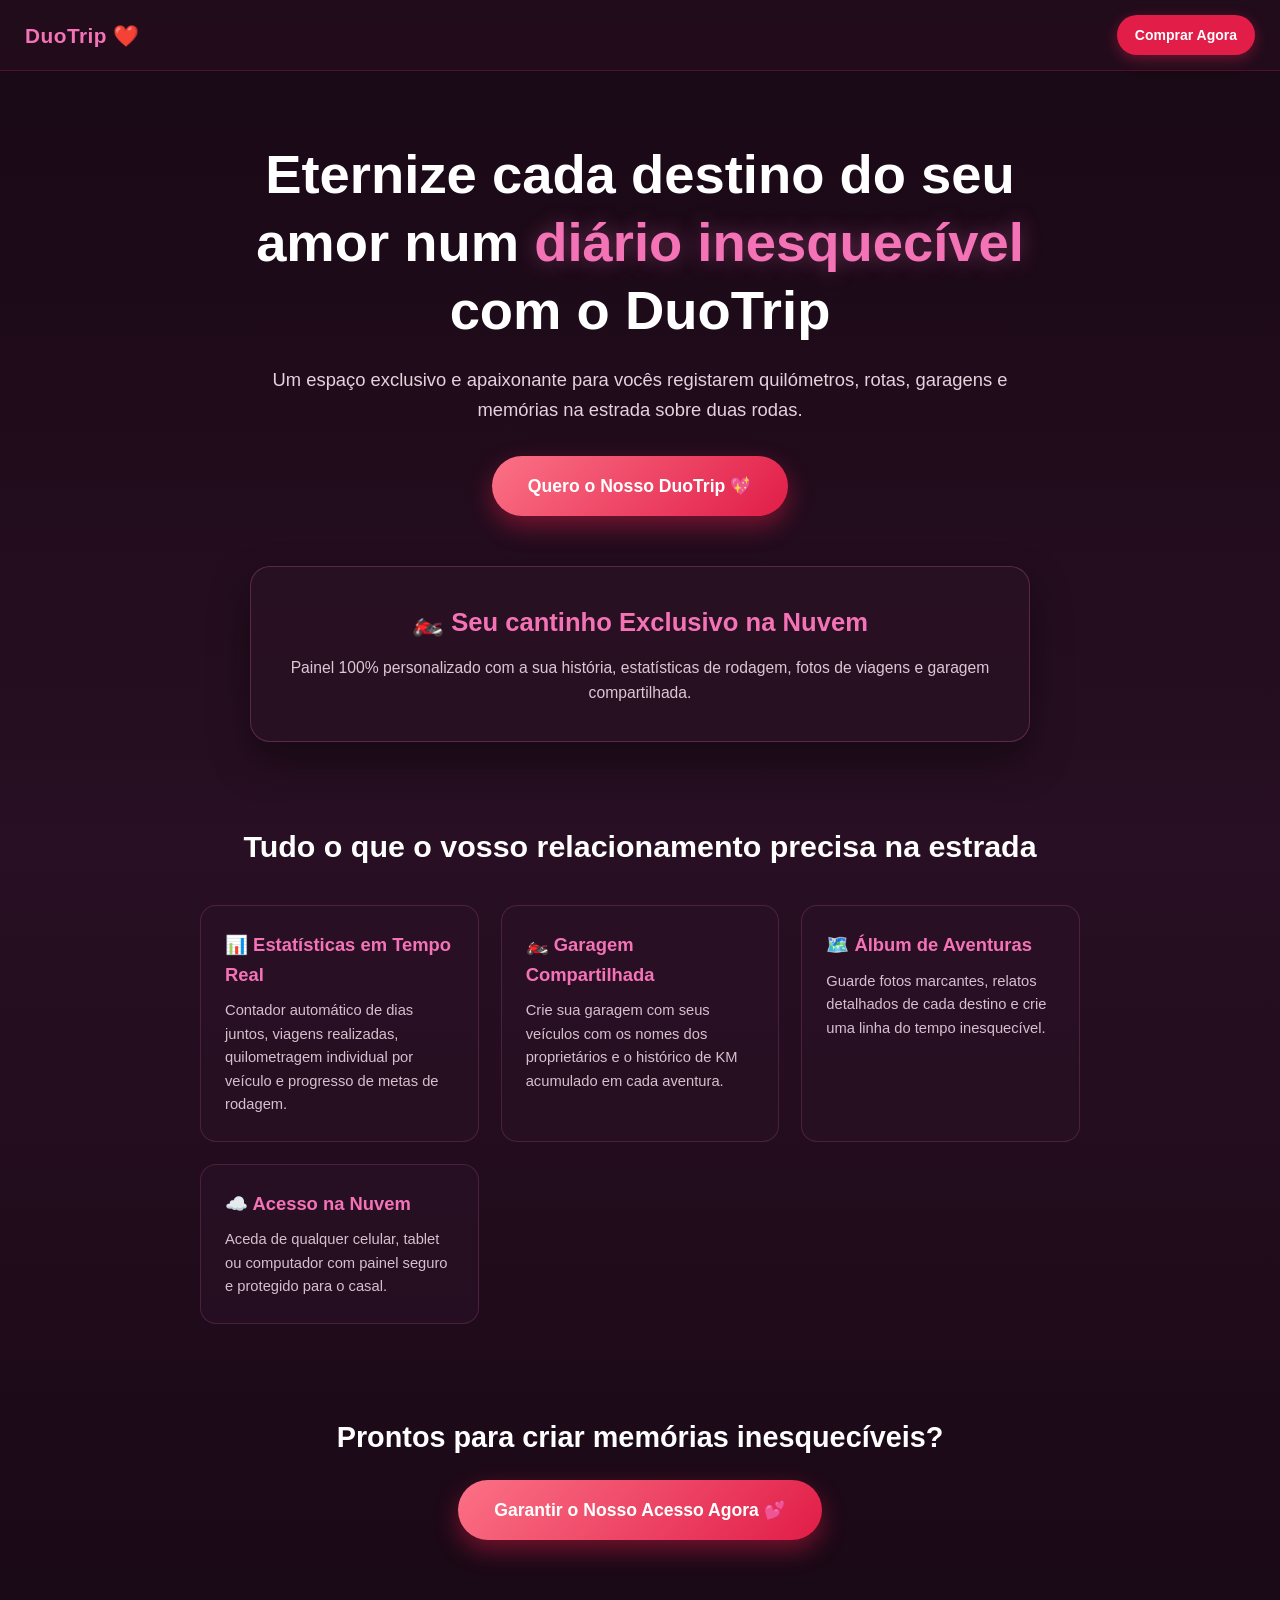
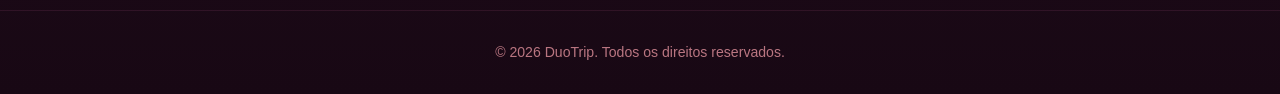
==== commit c6867689: "update Index.html" ====
--- a/Index.html
+++ b/Index.html
@@ -205,8 +205,8 @@
     <!-- DEMONSTRAÇÃO -->
     <div class="preview-container">
         <div class="preview-box">
-            <h2>🏍️ O Vosso Cantinho Exclusivo na Nuvem</h2>
-            <p>Painel 100% personalizado com a vossa história, estatísticas de rodagem, fotos de viagens e garagem compartilhada.</p>
+            <h2>🏍️ Seu cantinho Exclusivo na Nuvem</h2>
+            <p>Painel 100% personalizado com a sua história, estatísticas de rodagem, fotos de viagens e garagem compartilhada.</p>
         </div>
     </div>
 
@@ -216,11 +216,11 @@
         <div class="grid-recursos">
             <div class="card-recurso">
                 <h3>📊 Estatísticas em Tempo Real</h3>
-                <p>Contador automático de dias juntos, viagens realizadas, quilometragem individual por moto e progresso de metas de rodagem.</p>
+                <p>Contador automático de dias juntos, viagens realizadas, quilometragem individual por veículo e progresso de metas de rodagem.</p>
             </div>
             <div class="card-recurso">
                 <h3>🏍️ Garagem Compartilhada</h3>
-                <p>Apresente as vossas motos com os nomes dos proprietários e o histórico de KM acumulado em cada aventura.</p>
+                <p>Crie sua garagem com seus veículos com os nomes dos proprietários e o histórico de KM acumulado em cada aventura.</p>
             </div>
             <div class="card-recurso">
                 <h3>🗺️ Álbum de Aventuras</h3>
@@ -228,7 +228,7 @@
             </div>
             <div class="card-recurso">
                 <h3>☁️ Acesso na Nuvem</h3>
-                <p>Aceda de qualquer telemóvel, tablet ou computador com painel seguro e protegido para o casal.</p>
+                <p>Aceda de qualquer celular, tablet ou computador com painel seguro e protegido para o casal.</p>
             </div>
         </div>
     </section>
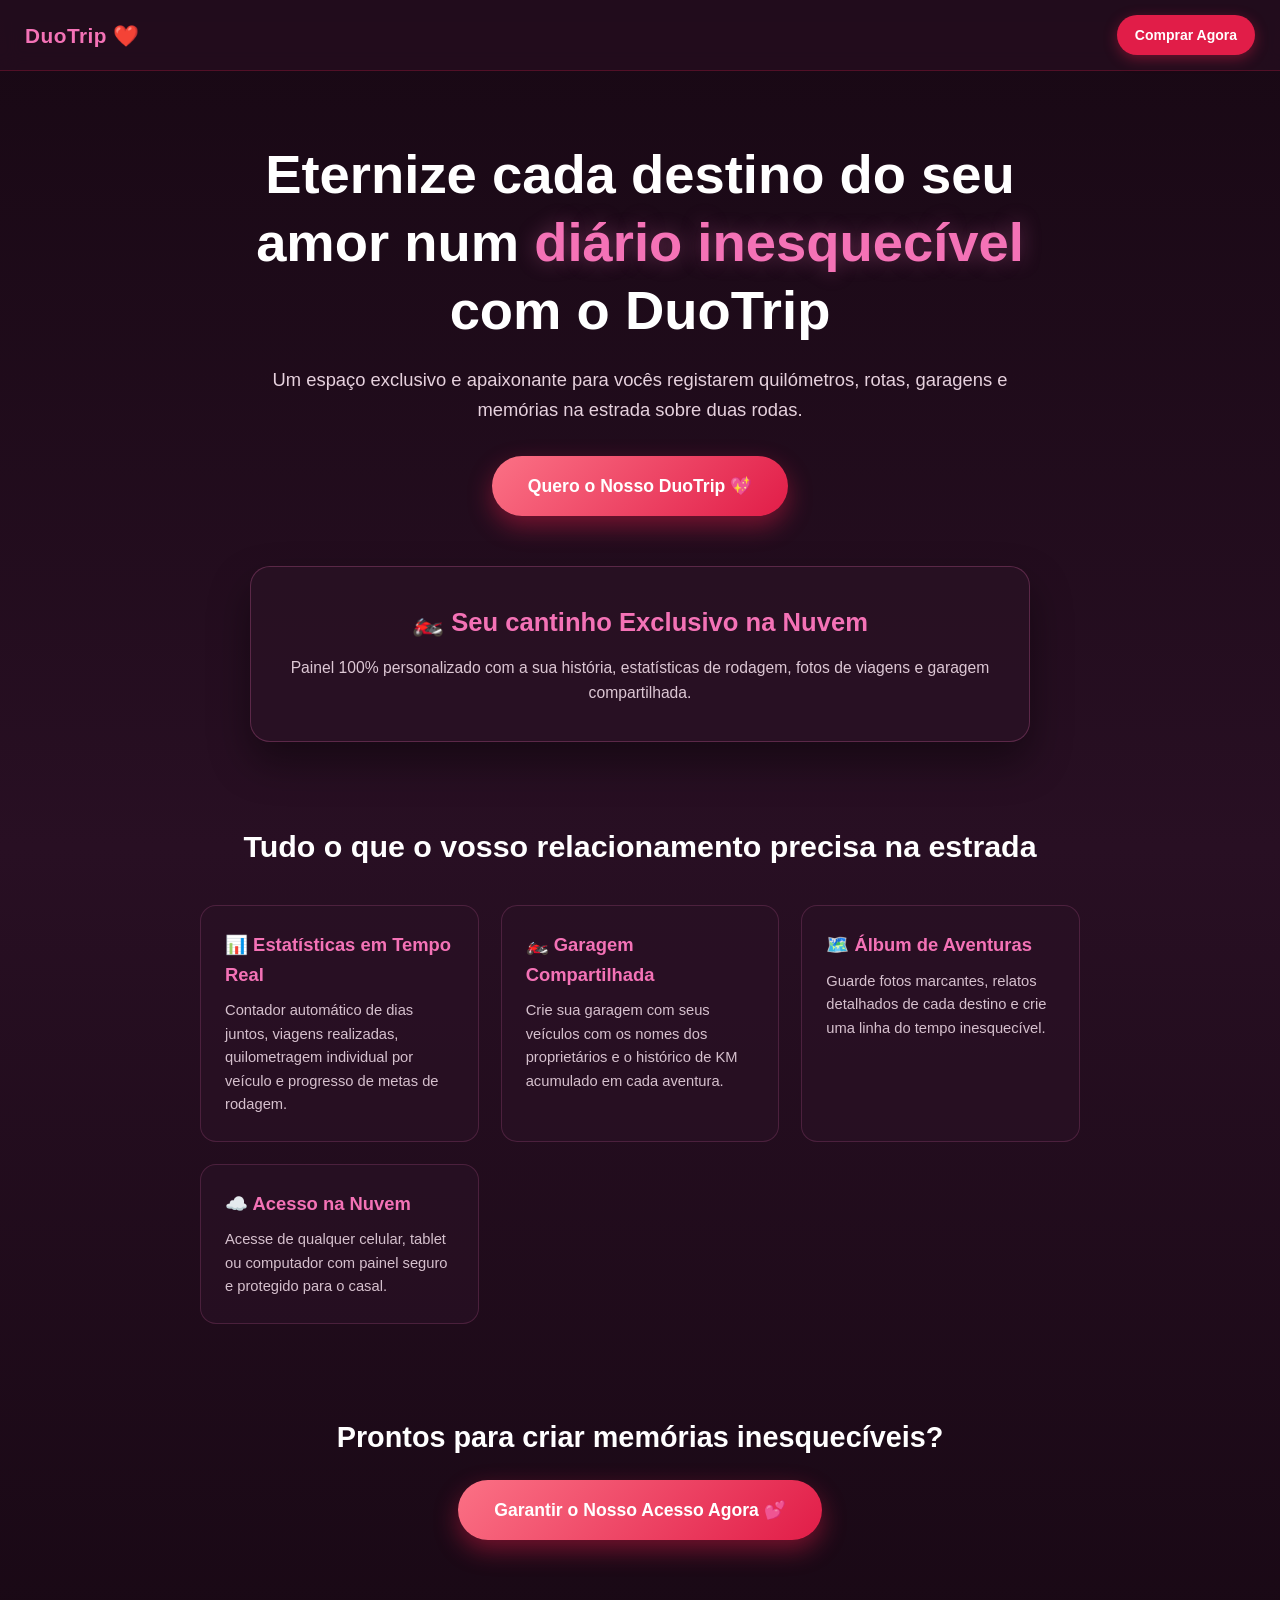
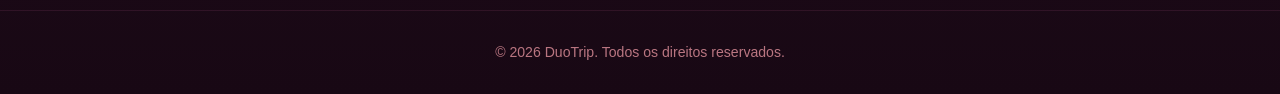
==== commit b722998b: "update Index.html" ====
--- a/Index.html
+++ b/Index.html
@@ -228,7 +228,7 @@
             </div>
             <div class="card-recurso">
                 <h3>☁️ Acesso na Nuvem</h3>
-                <p>Aceda de qualquer celular, tablet ou computador com painel seguro e protegido para o casal.</p>
+                <p>Acesse de qualquer celular, tablet ou computador com painel seguro e protegido para o casal.</p>
             </div>
         </div>
     </section>
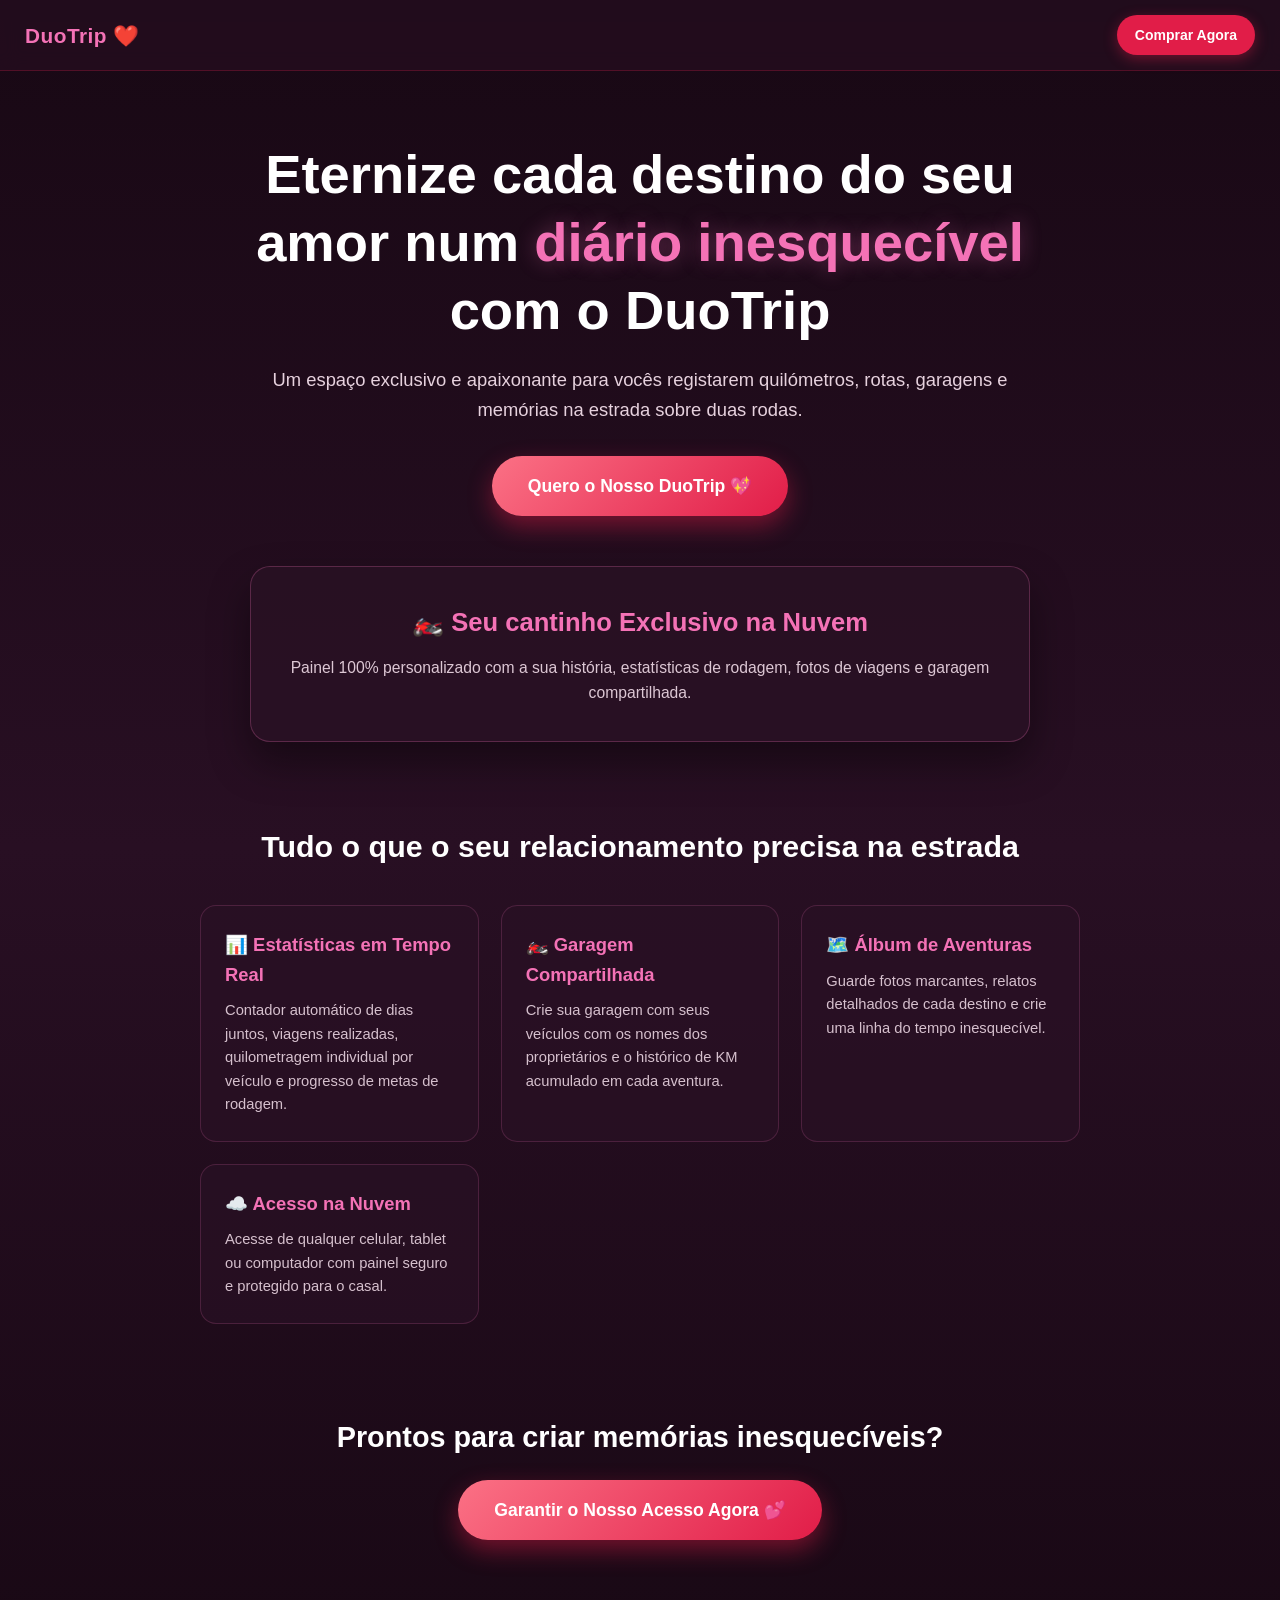
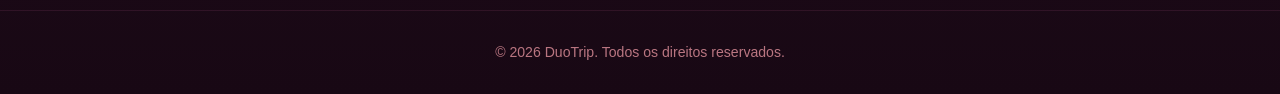
==== commit 061289c8: "update Index.html" ====
--- a/Index.html
+++ b/Index.html
@@ -212,7 +212,7 @@
 
     <!-- RECURSOS -->
     <section class="recursos">
-        <h2>Tudo o que o vosso relacionamento precisa na estrada</h2>
+        <h2>Tudo o que o seu relacionamento precisa na estrada</h2>
         <div class="grid-recursos">
             <div class="card-recurso">
                 <h3>📊 Estatísticas em Tempo Real</h3>
